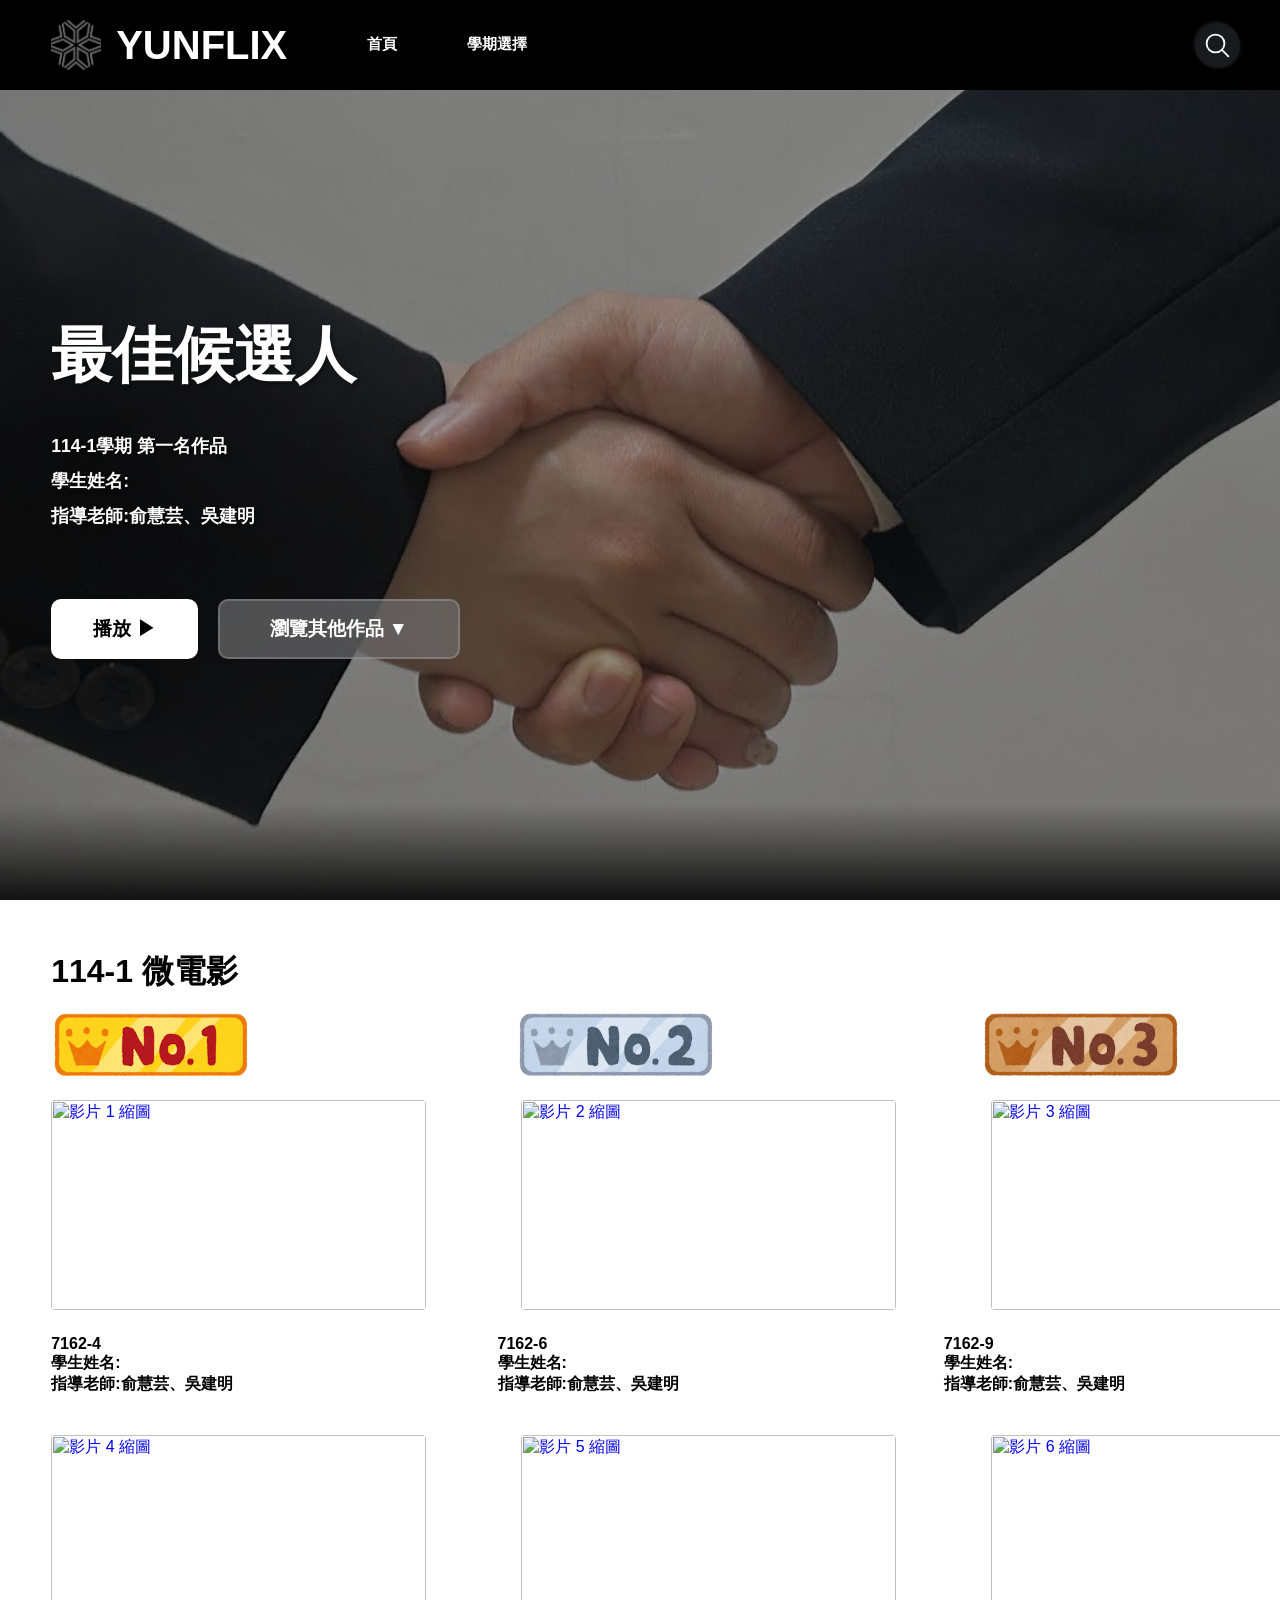
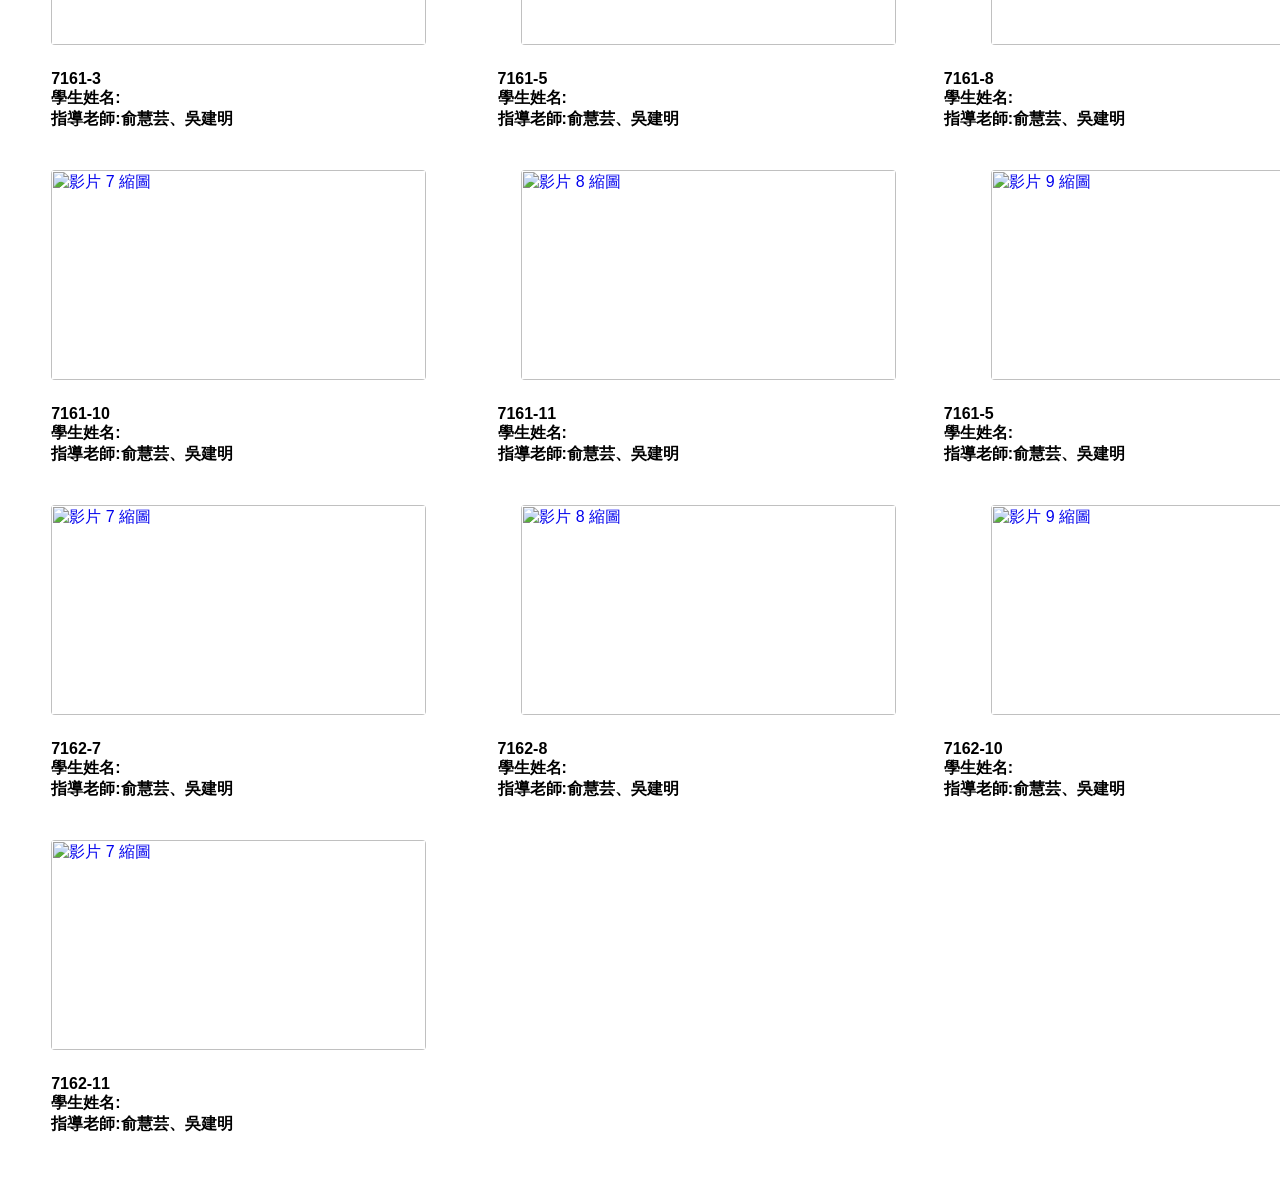
==== 企業倫理/114-1.html @ 4ac6d9a0 "Add files via upload" ====
<html lang="zh-TW">
<!-- 網頁標題 -->
<head>
    <meta charset="UTF-8">
    <meta name="viewport" content="width=device-width, initial-scale=1.0">
    <title>雲林科技大學企業倫理</title>
    <link rel="stylesheet" href="style_1141list.css">
</head>
<body>
    <nav id="navbar" class="navbar nav-color">
        <div class="nav-left">
            <img src="NYUST.png" class="logo-pic">
            <h1 class="logo">YUNFLIX</h1>
            <div class="button-style">
                <a href="index.html" button class="nav-button">首頁</a></button>
                <div class="dropdown">
                    <button class="nav-button">學期選擇</button>
                    <div class="dropdown-content">
                        <a href="114-2.html">114-2 學期</a>
                        <a href="114-1.html">114-1 學期</a>
                        <a href="113-2.html">113-2 學期</a>
                        <a href="113-1.html">113-1 學期</a>
                    </div>
                </div>
            </div>
            <div class="container">
                <input type="text" name="text" class="input" required="" placeholder="學期編號、學生姓名、指導老師姓名">
                <div class="icon">
                    <svg xmlns="http://www.w3.org/2000/svg" class="ionicon" viewBox="0 0 512 512">
                    <title>Search</title>
                    <path d="M221.09 64a157.09 157.09 0 10157.09 157.09A157.1 157.1 0 00221.09 64z" fill="none" stroke="currentColor" stroke-miterlimit="10" stroke-width="32"></path>
                    <path fill="none" stroke="currentColor" stroke-linecap="round" stroke-miterlimit="10" stroke-width="32" d="M338.29 338.29L448 448"></path>
                    </svg>
                </div>
            </div>
        </div>
    </nav>
    <header class="hero">
        <div class="hero-content">
            <h2 class="hero-title">最佳候選人</h2>
            <p class="hero-description">
                114-1學期 第一名作品
                <br>學生姓名:
                <br>指導老師:俞慧芸、吳建明
            </p>
            <div class="hero-button">        
                <button class="boton-elegante-play">播放 ▶</button>
                <button class="boton-elegante">瀏覽其他作品 ▼</button>
            </div>
        </div>
        <div class="hero-fade-bottom"></div>
    </header>
    <main class="main-content">
        <div class="row">
            <h2>114-1 微電影</h2>
            <div class="rank-icon">
                <img src="ranking01.png">
                <img src="ranking02.png">
                <img src="ranking03.png">
            </div>
            <div class="row-posters">
                <a href="https://www.youtube.com/watch?v=0iac3_y9o28" target="_blank" class="poster">
                    <img src="https://img.youtube.com/vi/0iac3_y9o28/hqdefault.jpg" alt="影片 1 縮圖">
                </a>
                <a href="https://www.youtube.com/watch?v=hnkVK4Vulpc" target="_blank" class="poster">
                    <img src="https://img.youtube.com/vi/hnkVK4Vulpc/hqdefault.jpg" alt="影片 2 縮圖">
                </a>
                <a href=https://www.youtube.com/watch?v=MMU4otiBTv4" target="_blank" class="poster">
                    <img src="https://img.youtube.com/vi/MMU4otiBTv4/hqdefault.jpg" alt="影片 3 縮圖">
                </a>
            </div>
            <div class="row-text">
                
                <p>7162-4
                <br>學生姓名:
                <br>指導老師:俞慧芸、吳建明</p>
                <p>7162-6
                <br>學生姓名:
                <br>指導老師:俞慧芸、吳建明</p>
                <p>7162-9
                <br>學生姓名:
                <br>指導老師:俞慧芸、吳建明</p>
            </div>
            <div class="row-posters">
                <a href="https://www.youtube.com/watch?v=js4j2YAbO3k" target="_blank" class="poster">
                    <img src="https://img.youtube.com/vi/js4j2YAbO3k/hqdefault.jpg" alt="影片 4 縮圖">
                </a>
                <a href="https://www.youtube.com/watch?v=jWv73zdzvsw" target="_blank" class="poster">
                    <img src="https://img.youtube.com/vi/jWv73zdzvsw/hqdefault.jpg" alt="影片 5 縮圖">
                </a>
                <a href=https://www.youtube.com/watch?v=HB_r5lpS90s" target="_blank" class="poster">
                    <img src="https://img.youtube.com/vi/HB_r5lpS90s/hqdefault.jpg" alt="影片 6 縮圖">
                </a>
            </div>
             <div class="row-text">
                <p>7161-3
                <br>學生姓名:
                <br>指導老師:俞慧芸、吳建明</p>
                <p>7161-5
                <br>學生姓名:
                <br>指導老師:俞慧芸、吳建明</p>
                <p>7161-8
                <br>學生姓名:
                <br>指導老師:俞慧芸、吳建明</p>
            </div>
             <div class="row-posters">
                <a href="https://www.youtube.com/watch?v=k-mMnz_6EdM" target="_blank" class="poster">
                    <img src="https://img.youtube.com/vi/k-mMnz_6EdM/hqdefault.jpg" alt="影片 7 縮圖">
                </a>
                <a href="https://www.youtube.com/watch?v=KLZvna3zYCI" target="_blank" class="poster">
                    <img src="https://img.youtube.com/vi/KLZvna3zYCI/hqdefault.jpg" alt="影片 8 縮圖">
                </a>
                <a href=https://www.youtube.com/watch?v=N1D0txkYeD0" target="_blank" class="poster">
                    <img src="https://img.youtube.com/vi/N1D0txkYeD0/hqdefault.jpg" alt="影片 9 縮圖">
                </a>
            </div>
             <div class="row-text">
                <p>7161-10
                <br>學生姓名:
                <br>指導老師:俞慧芸、吳建明</p>
                <p>7161-11
                <br>學生姓名:
                <br>指導老師:俞慧芸、吳建明</p>
                <p>7161-5
                <br>學生姓名:
                <br>指導老師:俞慧芸、吳建明</p>
            </div>
             <div class="row-posters">
                <a href="https://www.youtube.com/watch?v=8bJwgekQ01k" target="_blank" class="poster">
                    <img src="https://img.youtube.com/vi/8bJwgekQ01k/hqdefault.jpg" alt="影片 7 縮圖">
                </a>
                <a href="https://www.youtube.com/watch?v=gisiMRw4JHU" target="_blank" class="poster">
                    <img src="https://img.youtube.com/vi/gisiMRw4JHU/hqdefault.jpg" alt="影片 8 縮圖">
                </a>
                <a href=https://www.youtube.com/watch?v=efDM3r_S3fA" target="_blank" class="poster">
                    <img src="https://img.youtube.com/vi/efDM3r_S3fA/hqdefault.jpg" alt="影片 9 縮圖">
                </a>
            </div>
             <div class="row-text">
                <p>7162-7
                <br>學生姓名:
                <br>指導老師:俞慧芸、吳建明</p>
                <p>7162-8
                <br>學生姓名:
                <br>指導老師:俞慧芸、吳建明</p>
                <p>7162-10
                <br>學生姓名:
                <br>指導老師:俞慧芸、吳建明</p>
            </div>
             <div class="row-posters">
                <a href="https://www.youtube.com/watch?v=WlDP-CxKhmU" target="_blank" class="poster">
                    <img src="https://img.youtube.com/vi/WlDP-CxKhmU/hqdefault.jpg" alt="影片 7 縮圖">
                </a>
             </div>
              <div class="row-text">
                <p>7162-11
                <br>學生姓名:
                <br>指導老師:俞慧芸、吳建明</p>
            </div>
            
        </div>
    </main>
    <script src="script_1141list.js"></script>
</body>
</html>
---- 企業倫理/style_1141list.css ----
/* 全域視窗調整 */
* {
    margin: 0;
    padding: 0;
    box-sizing: border-box;
}
/* 全域風格設定 */
body {
    font-family: 'Helvetica Neue', Helvetica, Arial, sans-serif;
    background-color: white;
    color: black;
}
/* 導覽列布局 */
.navbar {
    position: fixed;
    top: 0;
    width: 100%;
    padding: 20px 4%;
    display: flex;
    justify-content: space-between;
    align-items: center;
    z-index: 100;
    transition: background-color 0.3s ease;
}
/* 導覽列風格 */
.navbar.nav-color {
    background-color: black;
}
/* LOGO和選單布局 */
.nav-left {
    display: flex;
    align-items: center;
}
/* LOGO圖片風格 */
.logo-pic {
    width: 50px;      
    height: 50px;    
    margin-right: 15px; 
    object-fit: contain; 
}
/* LOGO文字風格 */
.logo {
    color: white;
    font-size: 2.5rem;
    font-weight: bold;
    margin-right: 40px;
    cursor: pointer;
}
/* 按鈕風格 */
.nav-button {
  color: white;
  text-decoration: none;
  font-size: 15px;
  border: none;
  background: none;
  font-weight: 600;
  font-family: 'Poppins', sans-serif;
}

.nav-button::before {
  margin-left: auto;
}

.nav-button::after {
  content: '';
  width: 0%;
  height: 2px;
  background: #ffffff;
  display: block;
  transition: 0.5s;
}

.nav-button:hover::after{
  width: 100%;
}
.button-style{
    display: flex;
    gap: 70px; 
    margin-left: 40px;
}
.dropdown {
    position: relative;
    display: inline-block;
}


.dropdown-content {
    display: none;
    position: absolute;
    background-color: #191A1E;
    min-width: 140px;          
    box-shadow: 0px 8px 16px rgba(0, 0, 0, 0.5); 
    border-radius: 8px;        
    z-index: 100;              
    margin-top: 5px;          
}

.dropdown-content a {
    color: white;
    padding: 12px 16px;
    text-decoration: none;
    display: block;
    font-size: 14px;
    transition: 0.2s; 
}

.dropdown-content a:hover {
    background-color: #333333;
    border-radius: 8px; 
}

.dropdown:hover .dropdown-content {
    display: block;
}
/* 搜尋欄 */
.container {
  position: absolute; 
  right: 40px;
  --size-button: 45px;
  color: white;
}

.input {
  padding-left: var(--size-button);
  height: var(--size-button);
  font-size: 15px;
  border: none;
  color: #fff;
  outline: none;
  width: var(--size-button);
  transition: all ease 0.3s;
  background-color: #191A1E;
  box-shadow: 1.5px 1.5px 3px #0e0e0e, -1.5px -1.5px 3px rgb(95 94 94 / 25%), inset 0px 0px 0px #0e0e0e, inset 0px -0px 0px #5f5e5e;
  border-radius: 50px;
  cursor: pointer;
}

.input:focus,
.input:not(:invalid) {
  width: 320px;
  cursor: text;
  box-shadow: 0px 0px 0px #0e0e0e, 0px 0px 0px rgb(95 94 94 / 25%), inset 1.5px 1.5px 3px #0e0e0e, inset -1.5px -1.5px 3px #5f5e5e;
}

.input:focus + .icon,
.input:not(:invalid) + .icon {
  pointer-events: all;
  cursor: pointer;
}

.container .icon {
  position: absolute;
  width: var(--size-button);
  height: var(--size-button);
  top: 0;
  left: 0;
  padding: 8px;
  pointer-events: none;
}

.container .icon svg {
  width: 100%;
  height: 100%;
}
/* hover視窗調整 */
.hero {
    position: relative;
    height: 100vh;
    background-image: url('114-1.jpg'); 
    background-size: cover;
    background-position: center center;
    object-fit: contain;
}
/* hover所有風格 */
.hero-content {
    position: absolute;
    top: 35%;
    left: 4%;
    max-width: 500px;
    z-index: 2;
}
/* 針對hover裡的標題風格 */
.hero-title {
    font-size: 3.8rem;
    font-weight: 800;
    margin-bottom: 0.5rem;
    color: white;
    margin-bottom: 2rem;
    text-shadow: 2px 2px 4px rgba(0,0,0,0.45);
    
}
/*hover簡介風格 */
.hero-description {
    font-size: 1.1rem;
    line-height: 2;
    margin-bottom: 1.5rem;
    color: white;
    font-weight: bold;
    text-shadow: 2px 2px 4px rgba(0,0,0,0.45);
}
/* hero播放鍵位置 */
.hero-button{
    display: flex;
    gap: 20px;
    position: absolute; 
    bottom: -100px;
}
/* hero播放鍵風格 */
.boton-elegante-play {
  padding: 15px 40px;
  border: 2px solid #ffffff2e;
  background-color: #ffffff;
  color: #000000;
  font-size: 1.2rem;
  cursor: pointer;
  border-radius: 10px;
  transition: all 0.4s ease;
  outline: none;
  position: relative;
  overflow: hidden;
  font-weight: bold; 
  white-space: nowrap;
}

.boton-elegante-play::after {
  content: "";
  position: absolute;
  top: 0;
  left: 0;
  width: 100%;
  height: 100%;
  transform: scale(0);
  transition: transform 0.5s ease;
}

.boton-elegante-play:hover::after {
  transform: scale(4);
}

.boton-elegante-play:hover {
  border-color: rgba(109, 109, 110, 0.4); 
  background: #dedede;
}
.boton-elegante{
  padding: 15px 50px;
  border: 2px solid #ffffff2e;
  background-color: rgba(109, 109, 110, 0.7);
  color: #ffffff;                  
  font-size: 1.2rem;
  cursor: pointer;
  border-radius: 10px;
  transition: all 0.4s ease;
  outline: none;
  position: relative;
  overflow: hidden;
  font-weight: bold;
  white-space: nowrap;
}

.boton-elegante::after {
  content: "";
  position: absolute;
  top: 0;
  left: 0;
  width: 100%;
  height: 100%;
  transform: scale(0);
  transition: transform 0.5s ease;
}

.boton-elegante-play:hover::after {
  transform: scale(4);
}

.boton-elegante:hover {
  border-color: transparent;
  background: rgba(109, 109, 110, 0.4); 
}
/* hover底部漸變 */
.hero-fade-bottom {
    position: absolute;
    bottom: 0;
    width: 100%;
    height: 6rem;
    background-image: linear-gradient(
        180deg,
        transparent,
        rgba(37, 37, 37, 0.61),
        #111
    );
}
/* 片單列視窗調整 */
.main-content {
    padding: 0 4%;
    margin-top: 50px;
    position: relative;
    z-index: 3;
}
/* 片單和片單之間間距 */
.row {
    margin-bottom: 2rem;
}
/* 片單標題風格 */
.row h2 {
    font-size: 2rem;
    margin-bottom: 1rem;
}
.rank-icon{
    display: flex;
    gap: 265px;
}
.rank-icon img{
    width: 200px;
    height:70px;
}
/* 片單格式 */
.row-posters {
    display: flex;
    padding: 20px 0;
    gap: 95px;
    scroll-behavior: smooth;
    margin-bottom: 0;

}

/* 海報風格 */
.poster {
    min-width: 375px;
    height: 210px;
    border-radius: 4px;
    transition: transform 450ms;
    cursor: pointer;
    overflow: hidden; 
    display: block;
    
}
.poster img {
    width: 100%;
    height: 100%;
    object-fit: cover; /* 讓圖片自動裁切、填滿框框且不變形 */
    display: block;
}  
/* 海報滑鼠懸停特效 */
.poster:hover {
    transform: scale(1.08); 
    color: white;
    box-shadow: 0 4px 15px rgba(0,0,0,0.5);
}
.row-text{
    display: flex;
    padding: 5px 0 20px 0;
    gap:265px;
    font-weight: bold;
}
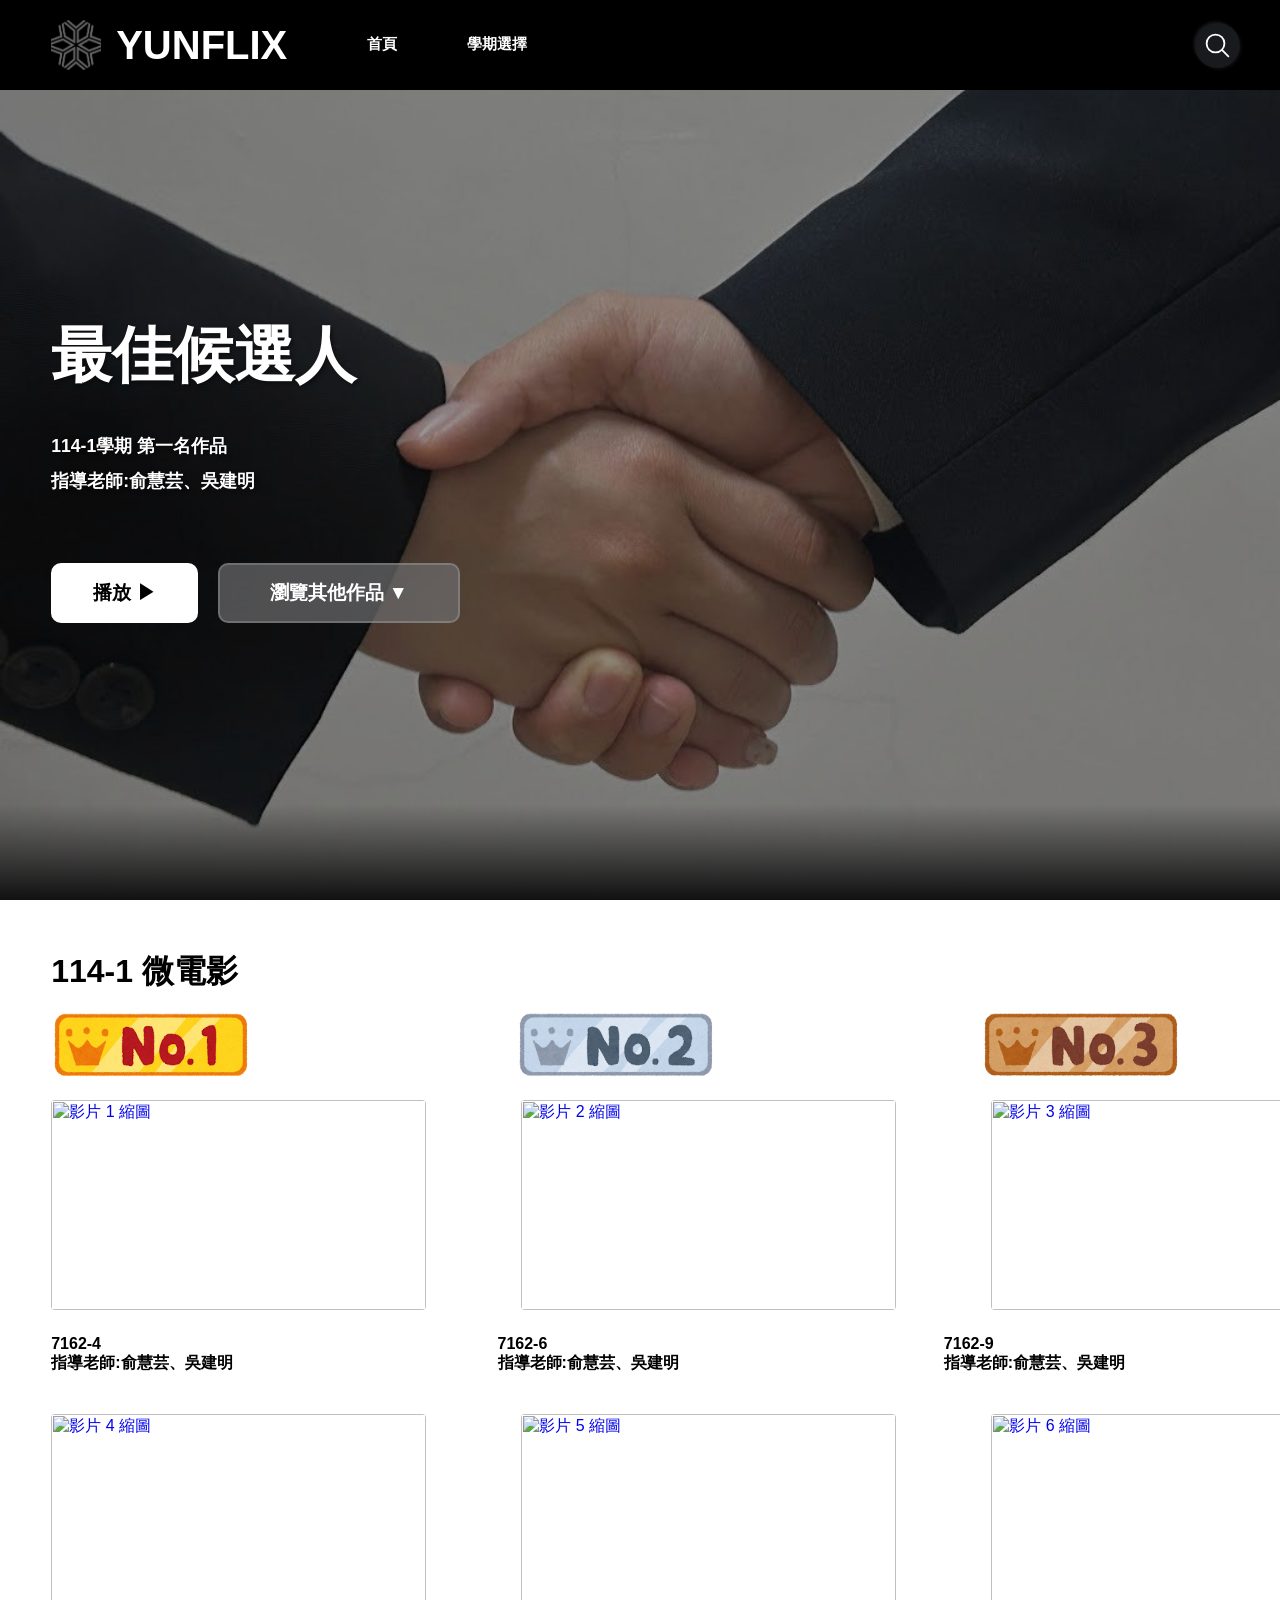
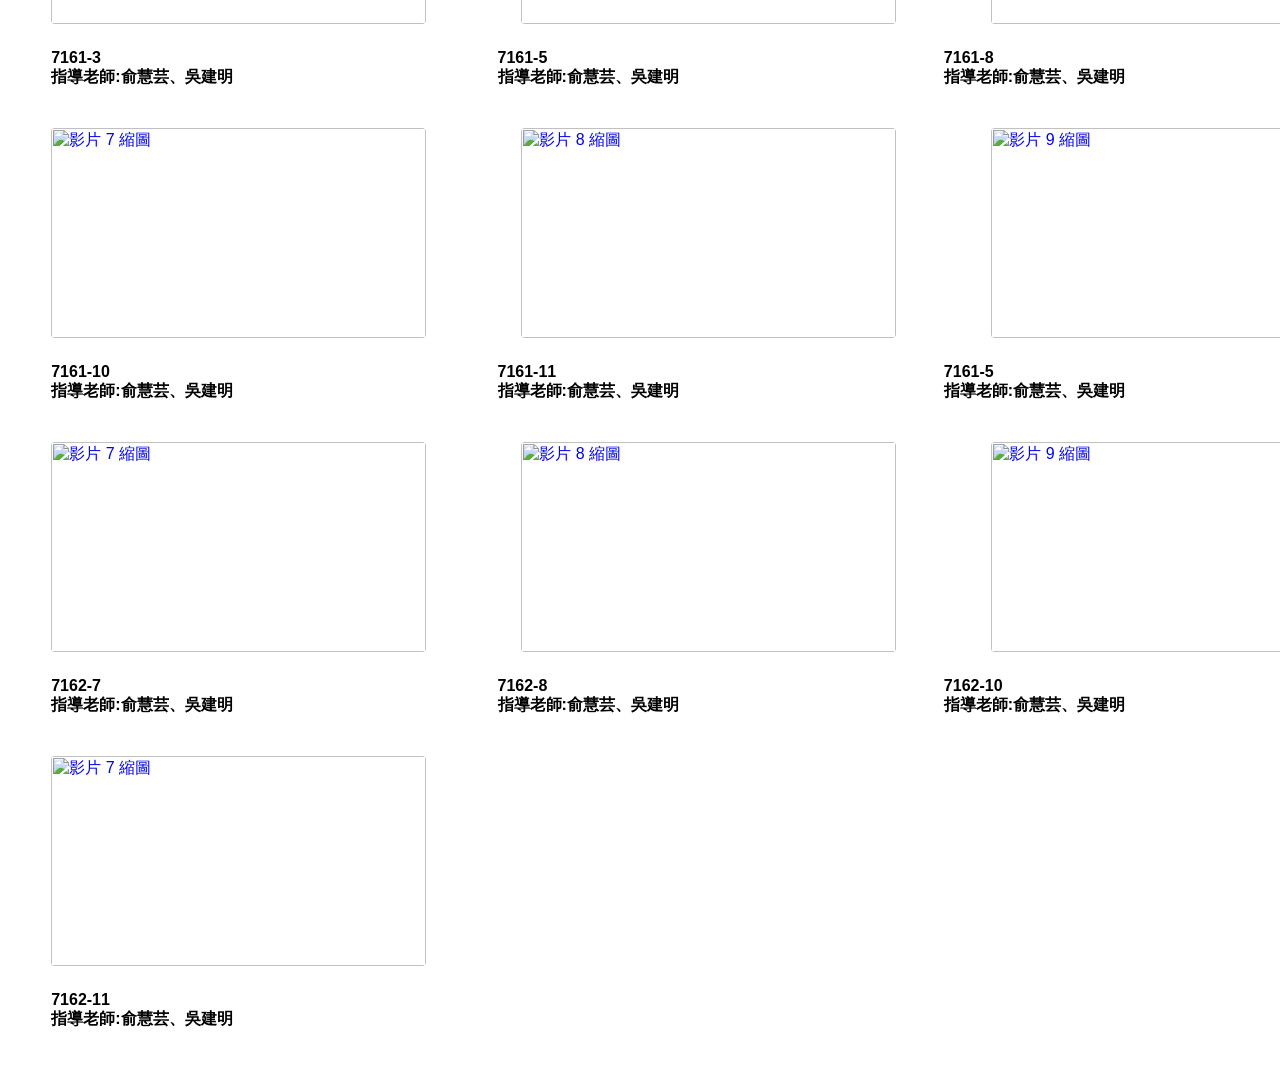
==== commit ff497bbf: "Update 114-1.html" ====
--- a/企業倫理/114-1.html
+++ b/企業倫理/114-1.html
@@ -18,8 +18,6 @@
                     <div class="dropdown-content">
                         <a href="114-2.html">114-2 學期</a>
                         <a href="114-1.html">114-1 學期</a>
-                        <a href="113-2.html">113-2 學期</a>
-                        <a href="113-1.html">113-1 學期</a>
                     </div>
                 </div>
             </div>
@@ -40,7 +38,6 @@
             <h2 class="hero-title">最佳候選人</h2>
             <p class="hero-description">
                 114-1學期 第一名作品
-                <br>學生姓名:
                 <br>指導老師:俞慧芸、吳建明
             </p>
             <div class="hero-button">        
@@ -72,13 +69,10 @@
             <div class="row-text">
                 
                 <p>7162-4
-                <br>學生姓名:
                 <br>指導老師:俞慧芸、吳建明</p>
                 <p>7162-6
-                <br>學生姓名:
                 <br>指導老師:俞慧芸、吳建明</p>
                 <p>7162-9
-                <br>學生姓名:
                 <br>指導老師:俞慧芸、吳建明</p>
             </div>
             <div class="row-posters">
@@ -94,13 +88,10 @@
             </div>
              <div class="row-text">
                 <p>7161-3
-                <br>學生姓名:
                 <br>指導老師:俞慧芸、吳建明</p>
                 <p>7161-5
-                <br>學生姓名:
                 <br>指導老師:俞慧芸、吳建明</p>
                 <p>7161-8
-                <br>學生姓名:
                 <br>指導老師:俞慧芸、吳建明</p>
             </div>
              <div class="row-posters">
@@ -116,13 +107,10 @@
             </div>
              <div class="row-text">
                 <p>7161-10
-                <br>學生姓名:
                 <br>指導老師:俞慧芸、吳建明</p>
                 <p>7161-11
-                <br>學生姓名:
                 <br>指導老師:俞慧芸、吳建明</p>
                 <p>7161-5
-                <br>學生姓名:
                 <br>指導老師:俞慧芸、吳建明</p>
             </div>
              <div class="row-posters">
@@ -138,13 +126,10 @@
             </div>
              <div class="row-text">
                 <p>7162-7
-                <br>學生姓名:
                 <br>指導老師:俞慧芸、吳建明</p>
                 <p>7162-8
-                <br>學生姓名:
                 <br>指導老師:俞慧芸、吳建明</p>
                 <p>7162-10
-                <br>學生姓名:
                 <br>指導老師:俞慧芸、吳建明</p>
             </div>
              <div class="row-posters">
@@ -154,7 +139,6 @@
              </div>
               <div class="row-text">
                 <p>7162-11
-                <br>學生姓名:
                 <br>指導老師:俞慧芸、吳建明</p>
             </div>
             
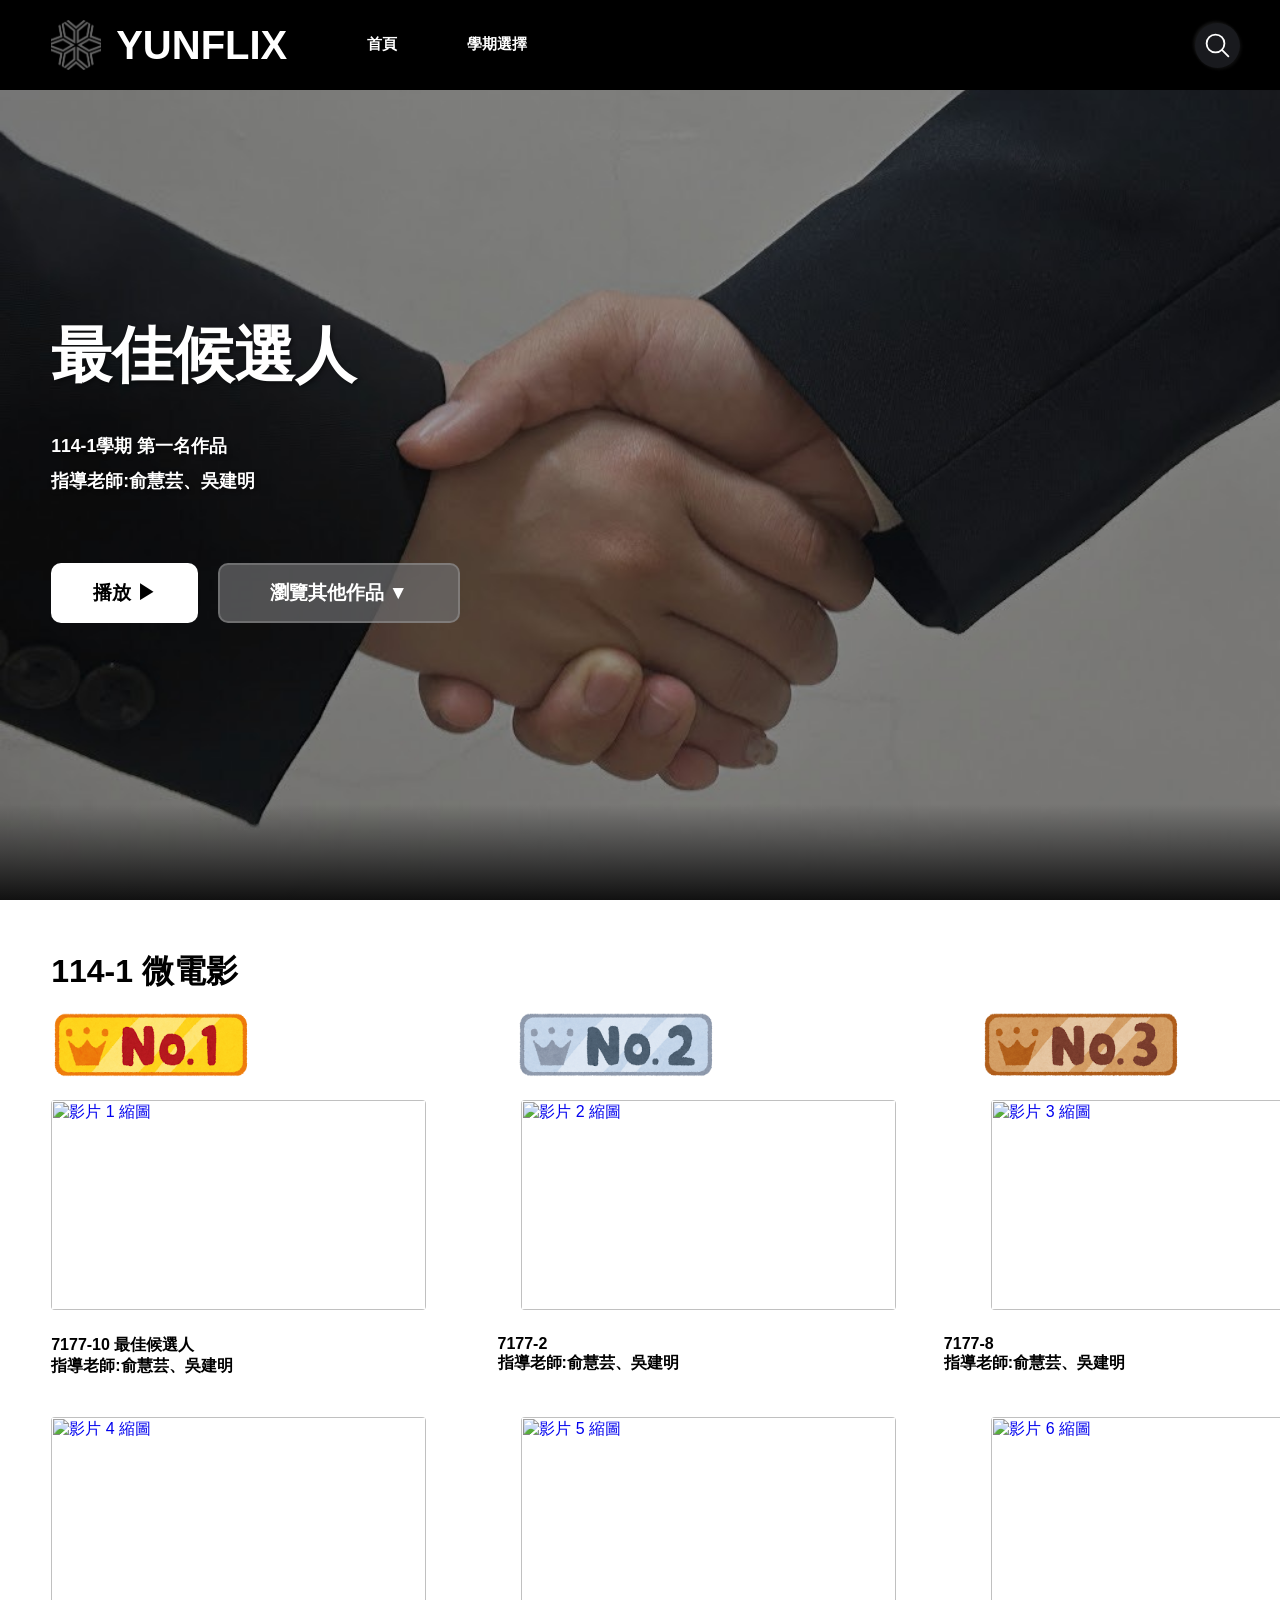
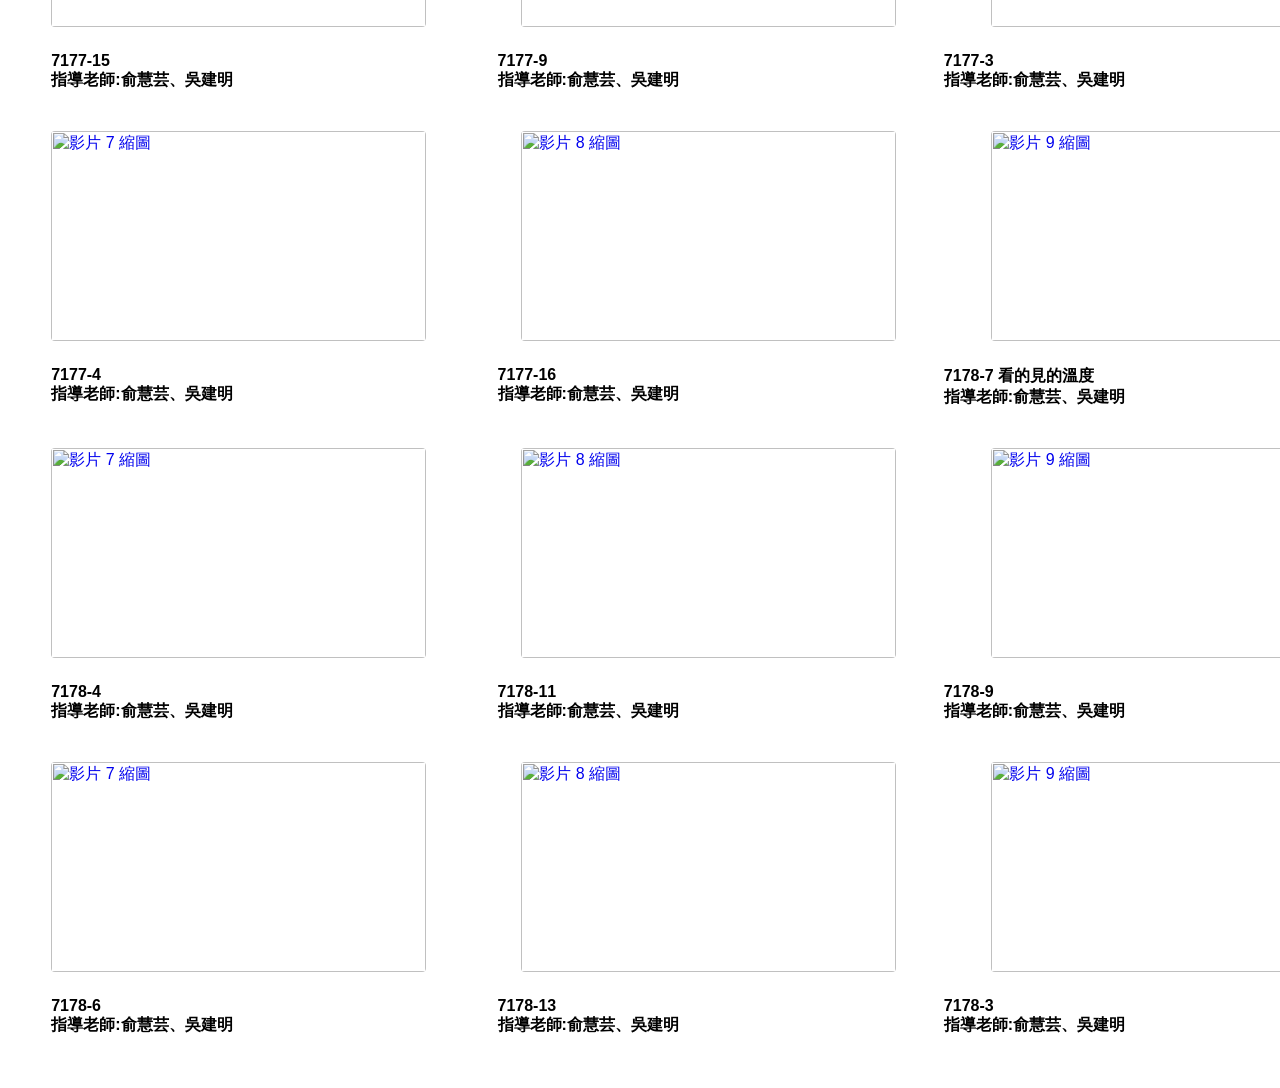
==== commit 3416d05e: "Update 114-1.html" ====
--- a/企業倫理/114-1.html
+++ b/企業倫理/114-1.html
@@ -56,89 +56,99 @@
                 <img src="ranking03.png">
             </div>
             <div class="row-posters">
-                <a href="https://www.youtube.com/watch?v=0iac3_y9o28" target="_blank" class="poster">
-                    <img src="https://img.youtube.com/vi/0iac3_y9o28/hqdefault.jpg" alt="影片 1 縮圖">
+                <a href="https://www.youtube.com/watch?v=oFm83JUQUEs" target="_blank" class="poster">
+                    <img src="https://img.youtube.com/vi/oFm83JUQUEs/hqdefault.jpg" alt="影片 1 縮圖">
                 </a>
-                <a href="https://www.youtube.com/watch?v=hnkVK4Vulpc" target="_blank" class="poster">
-                    <img src="https://img.youtube.com/vi/hnkVK4Vulpc/hqdefault.jpg" alt="影片 2 縮圖">
+                <a href="https://www.youtube.com/watch?v=GKatRXmMfS0" target="_blank" class="poster">
+                    <img src="https://img.youtube.com/vi/GKatRXmMfS0/hqdefault.jpg" alt="影片 2 縮圖">
                 </a>
-                <a href=https://www.youtube.com/watch?v=MMU4otiBTv4" target="_blank" class="poster">
-                    <img src="https://img.youtube.com/vi/MMU4otiBTv4/hqdefault.jpg" alt="影片 3 縮圖">
+                <a href="https://www.youtube.com/watch?v=XaG3tapKqEg" target="_blank" class="poster">
+                    <img src="https://img.youtube.com/vi/XaG3tapKqEg/hqdefault.jpg" alt="影片 3 縮圖">
                 </a>
             </div>
             <div class="row-text">
                 
-                <p>7162-4
+                <p>7177-10 最佳候選人
                 <br>指導老師:俞慧芸、吳建明</p>
-                <p>7162-6
+                <p>7177-2
                 <br>指導老師:俞慧芸、吳建明</p>
-                <p>7162-9
+                <p>7177-8
                 <br>指導老師:俞慧芸、吳建明</p>
             </div>
             <div class="row-posters">
-                <a href="https://www.youtube.com/watch?v=js4j2YAbO3k" target="_blank" class="poster">
-                    <img src="https://img.youtube.com/vi/js4j2YAbO3k/hqdefault.jpg" alt="影片 4 縮圖">
+                <a href="https://www.youtube.com/watch?v=Qz8ErW2Ajc8" target="_blank" class="poster">
+                    <img src="https://img.youtube.com/vi/Qz8ErW2Ajc8/hqdefault.jpg" alt="影片 4 縮圖">
                 </a>
-                <a href="https://www.youtube.com/watch?v=jWv73zdzvsw" target="_blank" class="poster">
-                    <img src="https://img.youtube.com/vi/jWv73zdzvsw/hqdefault.jpg" alt="影片 5 縮圖">
+                <a href="https://www.youtube.com/watch?v=NWfKLG0B-yQ" target="_blank" class="poster">
+                    <img src="https://img.youtube.com/vi/NWfKLG0B-yQ/hqdefault.jpg" alt="影片 5 縮圖">
                 </a>
-                <a href=https://www.youtube.com/watch?v=HB_r5lpS90s" target="_blank" class="poster">
-                    <img src="https://img.youtube.com/vi/HB_r5lpS90s/hqdefault.jpg" alt="影片 6 縮圖">
+                <a href="https://www.youtube.com/watch?v=1WP2491cvZw" target="_blank" class="poster">
+                    <img src="https://img.youtube.com/vi/1WP2491cvZw/hqdefault.jpg" alt="影片 6 縮圖">
                 </a>
             </div>
              <div class="row-text">
-                <p>7161-3
+                <p>7177-15
                 <br>指導老師:俞慧芸、吳建明</p>
-                <p>7161-5
+                <p>7177-9
                 <br>指導老師:俞慧芸、吳建明</p>
-                <p>7161-8
+                <p>7177-3
                 <br>指導老師:俞慧芸、吳建明</p>
             </div>
              <div class="row-posters">
-                <a href="https://www.youtube.com/watch?v=k-mMnz_6EdM" target="_blank" class="poster">
-                    <img src="https://img.youtube.com/vi/k-mMnz_6EdM/hqdefault.jpg" alt="影片 7 縮圖">
+                <a href="https://www.youtube.com/watch?v=oM-G_oNiMPM" target="_blank" class="poster">
+                    <img src="https://img.youtube.com/vi/oM-G_oNiMPM/hqdefault.jpg" alt="影片 7 縮圖">
                 </a>
-                <a href="https://www.youtube.com/watch?v=KLZvna3zYCI" target="_blank" class="poster">
-                    <img src="https://img.youtube.com/vi/KLZvna3zYCI/hqdefault.jpg" alt="影片 8 縮圖">
+                <a href="https://www.youtube.com/watch?v=73V6otPqpqs" target="_blank" class="poster">
+                    <img src="https://img.youtube.com/vi/73V6otPqpqs/hqdefault.jpg" alt="影片 8 縮圖">
                 </a>
-                <a href=https://www.youtube.com/watch?v=N1D0txkYeD0" target="_blank" class="poster">
-                    <img src="https://img.youtube.com/vi/N1D0txkYeD0/hqdefault.jpg" alt="影片 9 縮圖">
+                <a href="https://www.youtube.com/watch?v=_SHQ0mOnX38" target="_blank" class="poster">
+                    <img src="https://img.youtube.com/vi/_SHQ0mOnX38/hqdefault.jpg" alt="影片 9 縮圖">
                 </a>
             </div>
              <div class="row-text">
-                <p>7161-10
+                <p>7177-4
                 <br>指導老師:俞慧芸、吳建明</p>
-                <p>7161-11
+                <p>7177-16
                 <br>指導老師:俞慧芸、吳建明</p>
-                <p>7161-5
+                <p>7178-7 看的見的溫度
                 <br>指導老師:俞慧芸、吳建明</p>
             </div>
              <div class="row-posters">
-                <a href="https://www.youtube.com/watch?v=8bJwgekQ01k" target="_blank" class="poster">
-                    <img src="https://img.youtube.com/vi/8bJwgekQ01k/hqdefault.jpg" alt="影片 7 縮圖">
+                <a href="https://www.youtube.com/watch?v=NmoOtM7buw0" target="_blank" class="poster">
+                    <img src="https://img.youtube.com/vi/NmoOtM7buw0/hqdefault.jpg" alt="影片 7 縮圖">
                 </a>
-                <a href="https://www.youtube.com/watch?v=gisiMRw4JHU" target="_blank" class="poster">
-                    <img src="https://img.youtube.com/vi/gisiMRw4JHU/hqdefault.jpg" alt="影片 8 縮圖">
+                <a href="https://www.youtube.com/watch?v=PtjfBnrRMBw" target="_blank" class="poster">
+                    <img src="https://img.youtube.com/vi/PtjfBnrRMBw/hqdefault.jpg" alt="影片 8 縮圖">
                 </a>
-                <a href=https://www.youtube.com/watch?v=efDM3r_S3fA" target="_blank" class="poster">
-                    <img src="https://img.youtube.com/vi/efDM3r_S3fA/hqdefault.jpg" alt="影片 9 縮圖">
+                <a href="https://www.youtube.com/watch?v=NzaG9-SfzBA" target="_blank" class="poster">
+                    <img src="https://img.youtube.com/vi/NzaG9-SfzBA/hqdefault.jpg" alt="影片 9 縮圖">
                 </a>
             </div>
              <div class="row-text">
-                <p>7162-7
+                <p>7178-4
                 <br>指導老師:俞慧芸、吳建明</p>
-                <p>7162-8
+                <p>7178-11
                 <br>指導老師:俞慧芸、吳建明</p>
-                <p>7162-10
+                <p>7178-9
                 <br>指導老師:俞慧芸、吳建明</p>
             </div>
-             <div class="row-posters">
-                <a href="https://www.youtube.com/watch?v=WlDP-CxKhmU" target="_blank" class="poster">
-                    <img src="https://img.youtube.com/vi/WlDP-CxKhmU/hqdefault.jpg" alt="影片 7 縮圖">
+              <div class="row-posters">
+                <a href="https://www.youtube.com/watch?v=ajmKDgpPqr0" target="_blank" class="poster">
+                    <img src="https://img.youtube.com/vi/ajmKDgpPqr0/hqdefault.jpg" alt="影片 7 縮圖">
                 </a>
-             </div>
+                <a href="https://www.youtube.com/watch?v=E3E7bllOZso" target="_blank" class="poster">
+                    <img src="https://img.youtube.com/vi/E3E7bllOZso/hqdefault.jpg" alt="影片 8 縮圖">
+                </a>
+                <a href="https://www.youtube.com/watch?v=hUOBdPGPmZs" target="_blank" class="poster">
+                    <img src="https://img.youtube.com/vi/hUOBdPGPmZs/hqdefault.jpg" alt="影片 9 縮圖">
+                </a>
+            </div>
               <div class="row-text">
-                <p>7162-11
+                <p>7178-6
+                <br>指導老師:俞慧芸、吳建明</p>
+                <p>7178-13
+                <br>指導老師:俞慧芸、吳建明</p>
+                <p>7178-3
                 <br>指導老師:俞慧芸、吳建明</p>
             </div>
             
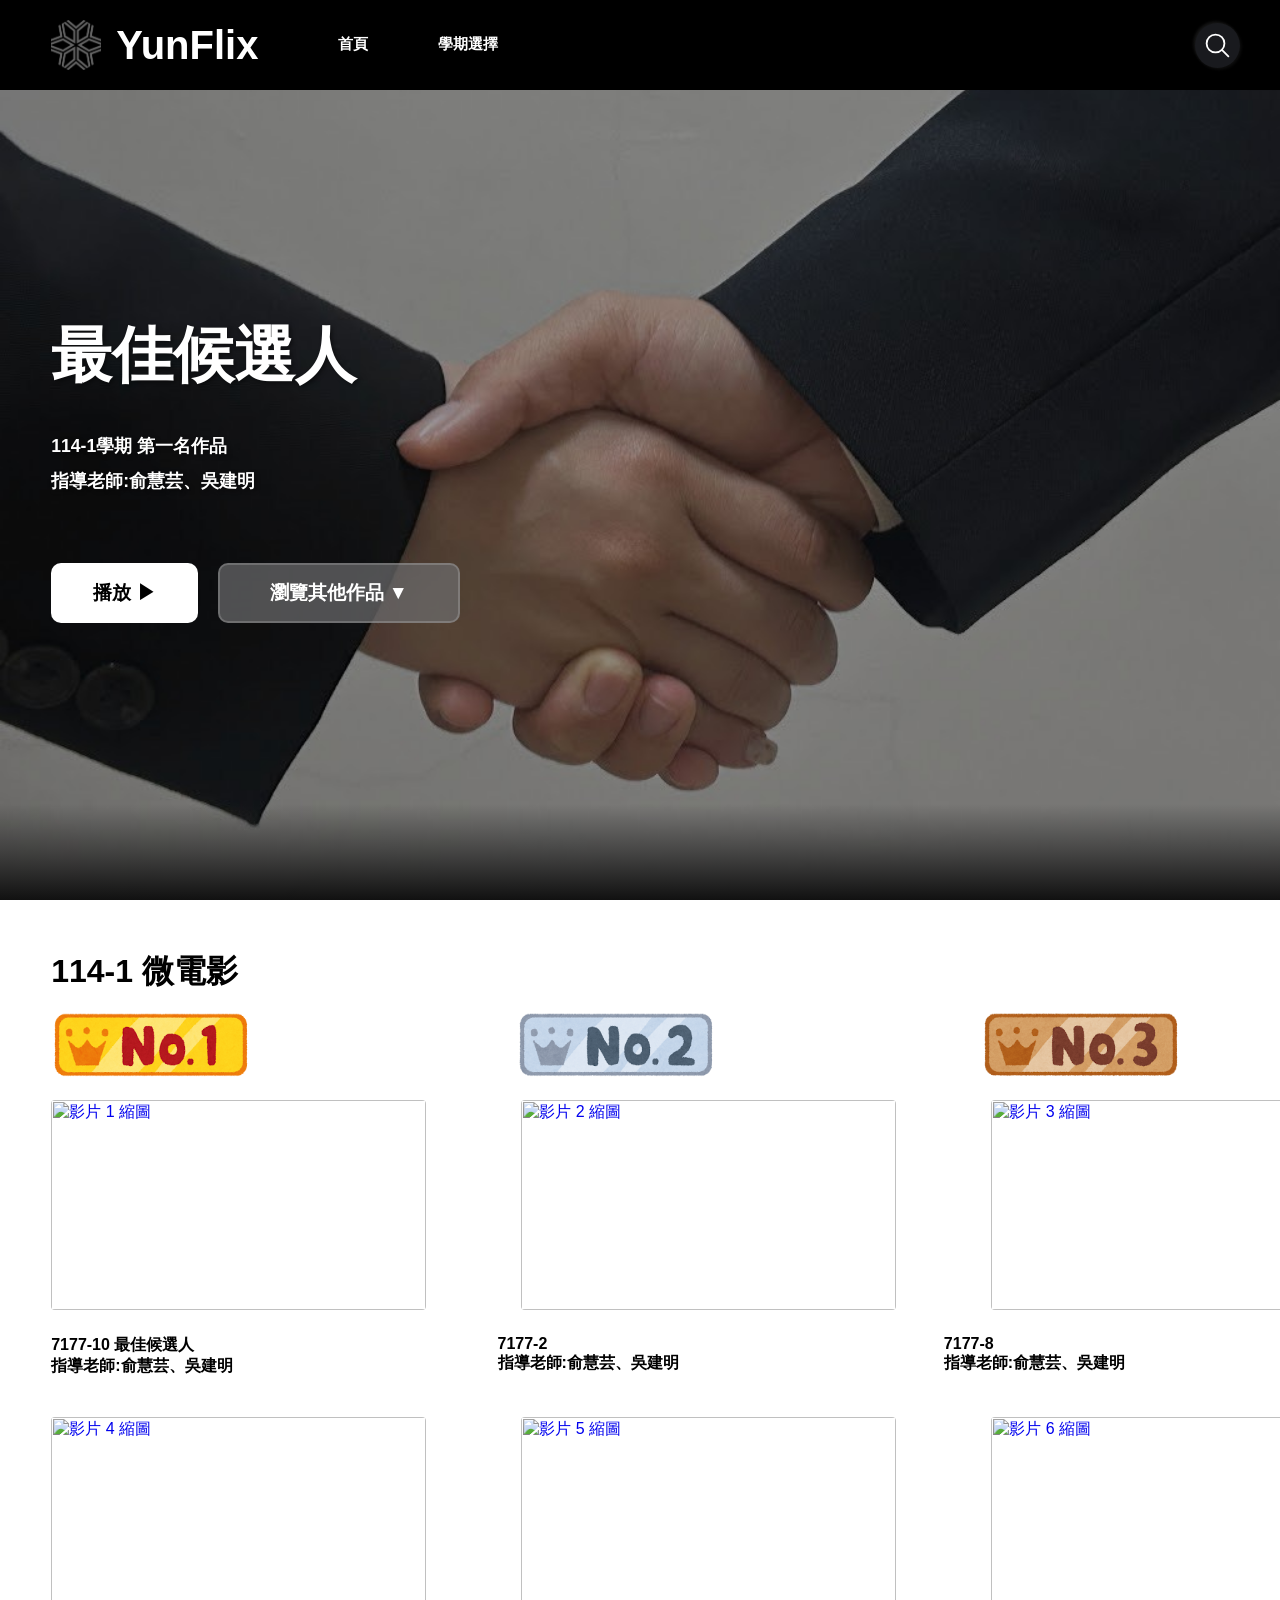
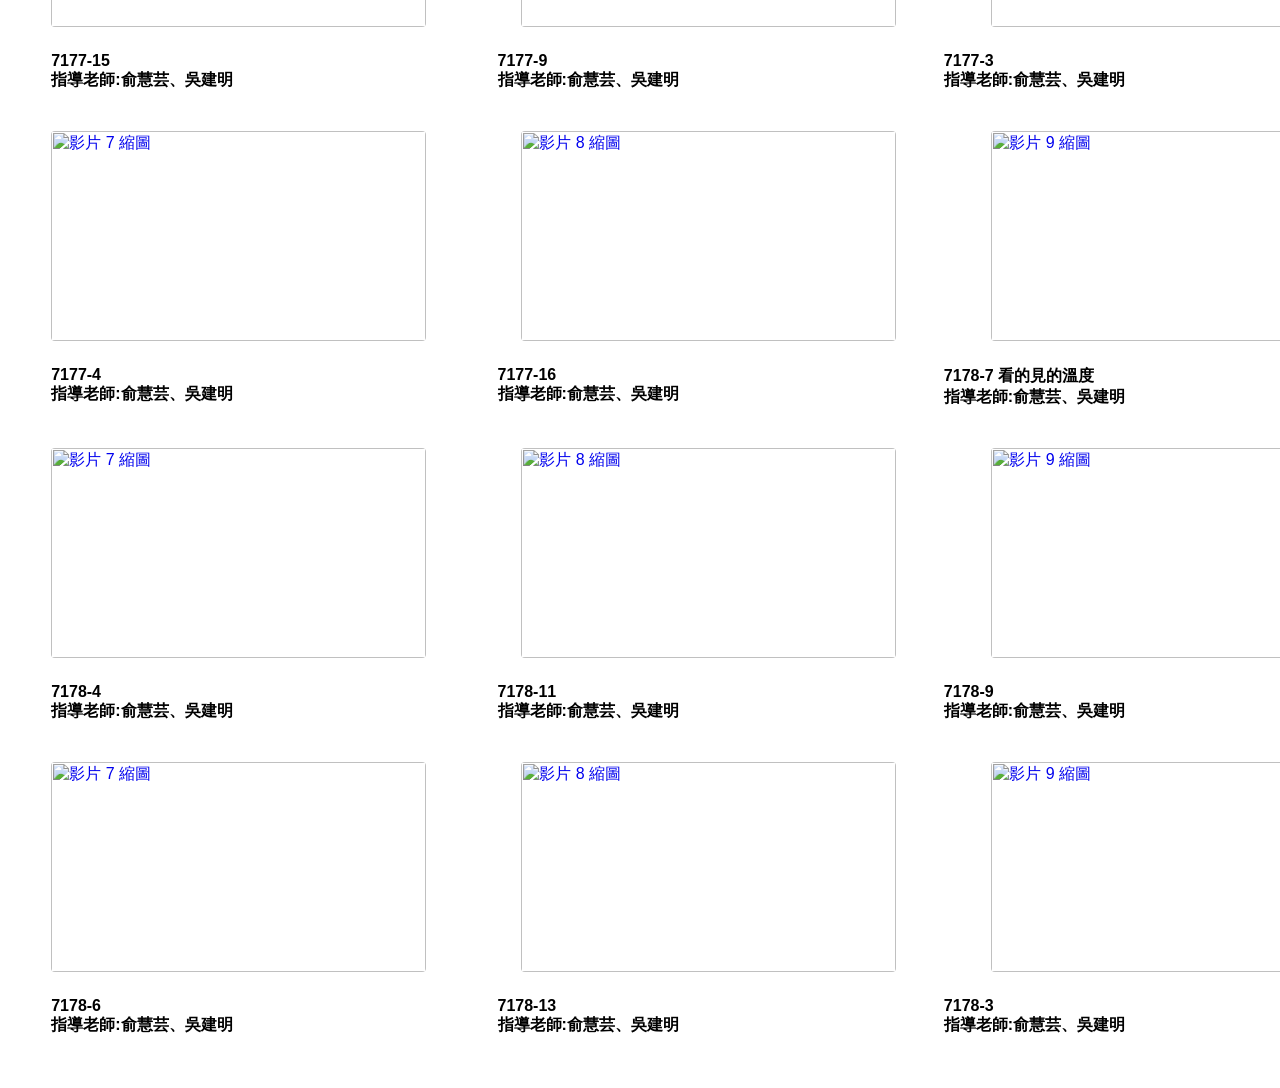
==== commit 573292be: "Update 114-1.html" ====
--- a/企業倫理/114-1.html
+++ b/企業倫理/114-1.html
@@ -10,7 +10,7 @@
     <nav id="navbar" class="navbar nav-color">
         <div class="nav-left">
             <img src="NYUST.png" class="logo-pic">
-            <h1 class="logo">YUNFLIX</h1>
+            <h1 class="logo">YunFlix</h1>
             <div class="button-style">
                 <a href="index.html" button class="nav-button">首頁</a></button>
                 <div class="dropdown">
